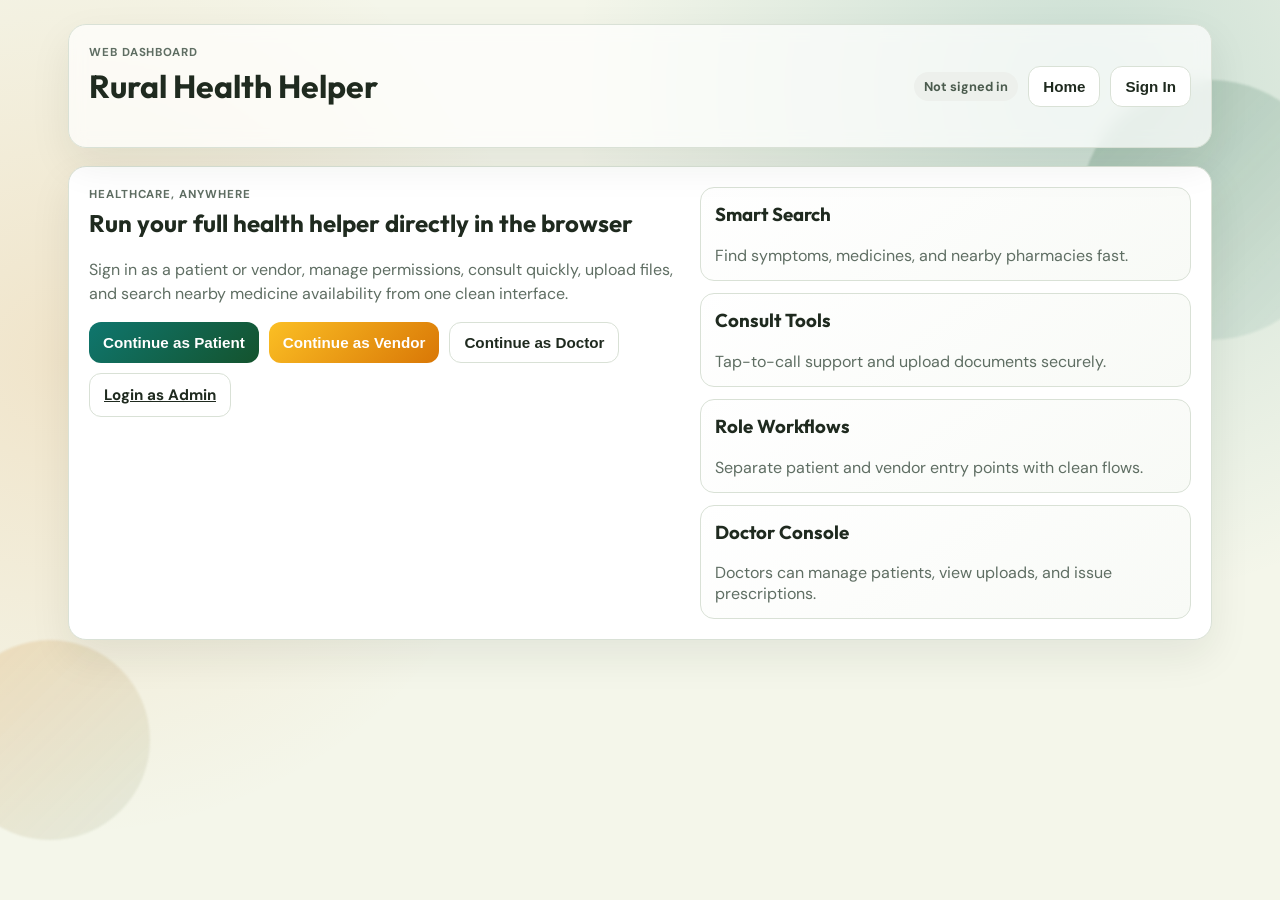
==== index.html @ 6e74aad6 "Fix Vercel NOT_FOUND routing for API and admin" ====
﻿<!doctype html>
<html lang="en">
<head>
  <meta charset="utf-8">
  <meta name="viewport" content="width=device-width,initial-scale=1">
  <title>Rural Health Helper</title>
  <link rel="preconnect" href="https://fonts.googleapis.com">
  <link rel="preconnect" href="https://fonts.gstatic.com" crossorigin>
  <link href="https://fonts.googleapis.com/css2?family=Outfit:wght@400;500;600;700;800&family=DM+Sans:wght@400;500;700&display=swap" rel="stylesheet">
  <link rel="stylesheet" href="/styles.css">
</head>
<body>
  <div class="bg-shape bg-shape-a" aria-hidden="true"></div>
  <div class="bg-shape bg-shape-b" aria-hidden="true"></div>

  <div class="shell">
    <header class="topbar card glass">
      <div>
        <p class="eyebrow">Web Dashboard</p>
        <h1>Rural Health Helper</h1>
      </div>
      <div class="topbar-actions">
        <div id="status-pill" class="pill muted">Not signed in</div>
        <button id="btn-home" class="btn ghost">Home</button>
        <button id="btn-signin" class="btn ghost">Sign In</button>
        <button id="btn-logout" class="btn danger hidden">Logout</button>
      </div>
    </header>
    <div id="announcement-strip" class="announcement-strip hidden" aria-live="polite">
      <div class="announcement-track" id="announcement-track"></div>
    </div>

    <main>
      <section id="view-landing" class="card hero">
        <div>
          <p class="eyebrow">Healthcare, anywhere</p>
          <h2>Run your full health helper directly in the browser</h2>
          <p class="subtext">Sign in as a patient or vendor, manage permissions, consult quickly, upload files, and search nearby medicine availability from one clean interface.</p>
          <div class="hero-actions">
            <button id="start-patient" class="btn primary">Continue as Patient</button>
            <button id="start-vendor" class="btn secondary">Continue as Vendor</button>
            <button id="start-doctor" class="btn ghost">Continue as Doctor</button>
            <a href="/static/admin.html" class="btn ghost">Login as Admin</a>
          </div>
        </div>
        <div class="feature-grid">
          <article class="feature-card">
            <h3>Smart Search</h3>
            <p>Find symptoms, medicines, and nearby pharmacies fast.</p>
          </article>
          <article class="feature-card">
            <h3>Consult Tools</h3>
            <p>Tap-to-call support and upload documents securely.</p>
          </article>
          <article class="feature-card">
            <h3>Role Workflows</h3>
            <p>Separate patient and vendor entry points with clean flows.</p>
          </article>
          <article class="feature-card">
            <h3>Doctor Console</h3>
            <p>Doctors can manage patients, view uploads, and issue prescriptions.</p>
          </article>
        </div>
      </section>

      <section id="view-patient-auth" class="card hidden">
        <div class="section-head">
          <h2>Patient Access</h2>
          <button data-back="view-landing" class="btn ghost">Back</button>
        </div>
        <p class="muted admin-login-line">Admin login: <a href="/static/admin.html" target="_blank" rel="noopener">Open admin page</a></p>
        <div class="tabs" role="tablist">
          <button id="patient-tab-login" class="tab active" role="tab">Login</button>
          <button id="patient-tab-signup" class="tab" role="tab">Sign Up</button>
        </div>

        <div id="patient-login-panel" class="panel">
          <form id="patient-login-form" class="form-grid">
            <label>Phone
              <input name="phone" id="patient-login-phone" required placeholder="e.g. 9876543210">
            </label>
            <label>Password
              <input name="password" id="patient-login-password" type="password" required placeholder="Your password">
            </label>
            <label class="checkbox-row"><input type="checkbox" id="patient-remember"> Remember me</label>
            <button type="submit" class="btn primary">Login & Open Dashboard</button>
          </form>
          <p id="patient-login-msg" class="msg"></p>
        </div>

        <div id="patient-signup-panel" class="panel hidden">
          <form id="patient-signup-form" class="form-grid two-col">
            <label>First Name
              <input name="first_name" required>
            </label>
            <label>Last Name
              <input name="last_name" required>
            </label>
            <label>Phone
              <input name="phone" required>
            </label>
            <label>Email
              <input name="email" type="email">
            </label>
            <label class="full">Password
              <input name="password" type="password" required>
            </label>
            <button type="submit" class="btn secondary full">Create Patient Account</button>
          </form>
          <p id="patient-signup-msg" class="msg"></p>
        </div>
      </section>

      <section id="view-vendor-auth" class="card hidden">
        <div class="section-head">
          <h2>Vendor Access</h2>
          <button data-back="view-landing" class="btn ghost">Back</button>
        </div>
        <p class="muted admin-login-line">Admin login: <a href="/static/admin.html" target="_blank" rel="noopener">Open admin page</a></p>
        <div class="tabs" role="tablist">
          <button id="vendor-tab-login" class="tab active" role="tab">Login</button>
          <button id="vendor-tab-signup" class="tab" role="tab">Sign Up</button>
        </div>

        <div id="vendor-login-panel" class="panel">
          <form id="vendor-login-form" class="form-grid">
            <label>Phone
              <input name="phone" id="vendor-login-phone" required>
            </label>
            <label>Password
              <input name="password" id="vendor-login-password" type="password" required>
            </label>
            <label class="checkbox-row"><input type="checkbox" id="vendor-remember"> Remember me</label>
            <button type="submit" class="btn primary">Vendor Login</button>
          </form>
          <p id="vendor-login-msg" class="msg"></p>
        </div>

        <div id="vendor-signup-panel" class="panel hidden">
          <form id="vendor-signup-form" class="form-grid two-col">
            <label>First Name
              <input name="first_name" required>
            </label>
            <label>Last Name
              <input name="last_name" required>
            </label>
            <label>Phone
              <input name="phone" required>
            </label>
            <label>Email
              <input name="email" type="email">
            </label>
            <label>Shop Name
              <input name="shop_name" required>
            </label>
            <label>Shop Address
              <input name="shop_address" required>
            </label>
            <label>License No
              <input name="license_no" required>
            </label>
            <label>Password
              <input name="password" type="password" required>
            </label>
            <button type="submit" class="btn secondary full">Create Vendor Account</button>
          </form>
          <p id="vendor-signup-msg" class="msg"></p>
        </div>
      </section>

      <section id="view-doctor-auth" class="card hidden">
        <div class="section-head">
          <h2>Doctor Access</h2>
          <button data-back="view-landing" class="btn ghost">Back</button>
        </div>
        <div class="tabs" role="tablist">
          <button id="doctor-tab-login" class="tab active" role="tab">Login</button>
          <button id="doctor-tab-signup" class="tab" role="tab">Sign Up</button>
        </div>

        <div id="doctor-login-panel" class="panel">
          <form id="doctor-login-form" class="form-grid">
            <label>Phone
              <input name="phone" id="doctor-login-phone" required>
            </label>
            <label>Password
              <input name="password" id="doctor-login-password" type="password" required>
            </label>
            <button type="submit" class="btn primary">Doctor Login</button>
          </form>
          <p id="doctor-login-msg" class="msg"></p>
        </div>

        <div id="doctor-signup-panel" class="panel hidden">
          <form id="doctor-signup-form" class="form-grid two-col">
            <label>First Name
              <input name="first_name" required>
            </label>
            <label>Last Name
              <input name="last_name" required>
            </label>
            <label>Phone
              <input name="phone" required>
            </label>
            <label>Email
              <input name="email" type="email">
            </label>
            <label class="full">Specialization
              <input name="specialization" placeholder="e.g. General Physician">
            </label>
            <label class="full">License No
              <input name="license_no" required placeholder="Medical license number">
            </label>
            <label class="full">Password
              <input name="password" type="password" required>
            </label>
            <button type="submit" class="btn secondary full">Create Doctor Account</button>
          </form>
          <p id="doctor-signup-msg" class="msg"></p>
        </div>
      </section>

      <section id="view-vendor-dashboard" class="hidden">
        <div class="dashboard-grid">
          <aside class="card glass sidebar">
            <h3>Vendor Panel</h3>
            <p id="vendor-sidebar-user" class="muted">No vendor session</p>
            <nav class="stack-nav">
              <button class="btn ghost vendor-nav-btn active" data-vendor-panel="vendor-panel-store">Store Details</button>
              <button class="btn ghost vendor-nav-btn" data-vendor-panel="vendor-panel-medicines">Medicines</button>
            </nav>
          </aside>

          <div class="panel-area">
            <section id="vendor-panel-store" class="card vendor-panel-page">
              <div class="section-head">
                <h2>Store Details</h2>
                <span class="pill" id="vendor-status-pill">Vendor</span>
              </div>
              <form id="vendor-store-form" class="form-grid two-col">
                <label>Shop Name
                  <input name="shop_name" id="vendor-store-name" required>
                </label>
                <label>Shop Address
                  <input name="shop_address" id="vendor-store-address" required>
                </label>
                <div class="full location-box">
                  <h4>Store Location</h4>
                  <p id="vendor-location-display" class="muted">Location not set.</p>
                  <div class="location-actions">
                    <button type="button" id="vendor-use-current-location" class="btn secondary">Use Current Location</button>
                    <button type="button" id="vendor-open-maps" class="btn ghost" disabled>Open in Google Maps</button>
                  </div>
                  <input name="lat" id="vendor-store-lat" type="hidden">
                  <input name="lng" id="vendor-store-lng" type="hidden">
                </div>
                <label class="full">Open Hours
                  <input name="open_hours" id="vendor-store-hours" placeholder="e.g. 9 AM - 9 PM">
                </label>
                <label class="full">Contact Note
                  <input name="contact_note" id="vendor-store-note" placeholder="e.g. Call before bulk orders">
                </label>
                <button type="submit" class="btn primary full">Save Store Details</button>
              </form>
              <p id="vendor-store-msg" class="msg"></p>
            </section>

            <section id="vendor-panel-medicines" class="card vendor-panel-page hidden">
              <div class="section-head">
                <h2>Medicine Inventory</h2>
                <span class="pill">Simple Stock</span>
              </div>
              <form id="vendor-medicine-form" class="form-grid two-col">
                <label>Medicine Name
                  <input name="name" id="vendor-med-name" required>
                </label>
                <label>Units
                  <input name="units" id="vendor-med-units" type="number" min="0" required>
                </label>
                <label>Medicine Per Unit
                  <input name="medicine_per_unit" id="vendor-med-per-unit" placeholder="e.g. 10 tablets or 500mg" required>
                </label>
                <label>Price
                  <input name="price" id="vendor-med-price" type="number" min="0" step="0.01" placeholder="optional">
                </label>
                <button type="submit" class="btn secondary full">Add / Update Medicine</button>
              </form>
              <p id="vendor-medicine-msg" class="msg"></p>
              <div id="vendor-medicine-list" class="results"></div>
            </section>
          </div>
        </div>
      </section>

      <section id="view-doctor-dashboard" class="hidden">
        <div class="dashboard-grid">
          <aside class="card glass sidebar">
            <h3>Doctor Panel</h3>
            <p id="doctor-sidebar-user" class="muted">No doctor session</p>
            <nav class="stack-nav">
              <button class="btn ghost doctor-nav-btn active" data-doctor-panel="doctor-panel-overview">Overview</button>
              <button class="btn ghost doctor-nav-btn" data-doctor-panel="doctor-panel-patients">Your Patients</button>
              <button class="btn ghost doctor-nav-btn" data-doctor-panel="doctor-panel-consults">Consult Requests</button>
              <button class="btn ghost doctor-nav-btn" data-doctor-panel="doctor-panel-prescribe">Online Prescription</button>
            </nav>
          </aside>

          <div class="panel-area">
            <section id="doctor-panel-overview" class="card doctor-panel-page">
              <div class="section-head">
                <h2>Doctor Dashboard</h2>
                <span class="pill" id="doctor-status-pill">Doctor</span>
              </div>
              <div id="doctor-overview-card" class="results"></div>
            </section>

            <section id="doctor-panel-patients" class="card doctor-panel-page hidden">
              <div class="section-head">
                <h2>Your Patients</h2>
                <span class="pill">Linked from Consult</span>
              </div>
              <div id="doctor-patient-list" class="results"></div>
              <div id="doctor-patient-detail" class="results"></div>
            </section>

            <section id="doctor-panel-consults" class="card doctor-panel-page hidden">
              <div class="section-head">
                <h2>Consult Requests</h2>
                <span class="pill">Incoming Calls</span>
              </div>
              <div id="doctor-consult-list" class="results"></div>
            </section>

            <section id="doctor-panel-prescribe" class="card doctor-panel-page hidden">
              <div class="section-head">
                <h2>Online Prescription</h2>
                <span class="pill">Send to Patient</span>
              </div>
              <form id="doctor-prescription-form" class="form-grid two-col">
                <label>Patient (linked)
                  <select id="doctor-presc-patient-select">
                    <option value="">Select linked patient</option>
                  </select>
                </label>
                <label>Patient ID
                  <input name="patient_id" id="doctor-presc-patient-id" required placeholder="Paste patient ID">
                </label>
                <label>Consultation ID (optional)
                  <input name="consultation_id" id="doctor-presc-consult-id" placeholder="Optional">
                </label>
                <label class="full">Prescription Note
                  <textarea name="note" id="doctor-presc-note" rows="4" required placeholder="Write diagnosis and notes"></textarea>
                </label>
                <label>Medicines
                  <input name="medicines" id="doctor-presc-medicines" placeholder="e.g. Paracetamol 500mg BD">
                </label>
                <label>Follow Up
                  <input name="follow_up" id="doctor-presc-followup" placeholder="e.g. 7 days">
                </label>
                <label class="full">Upload Prescription Photos
                  <input name="photos" id="doctor-presc-photos" type="file" accept="image/*" multiple>
                </label>
                <button type="submit" class="btn primary full">Send Prescription</button>
              </form>
              <p id="doctor-prescription-msg" class="msg"></p>
            </section>
          </div>
        </div>
      </section>

      <section id="view-dashboard" class="hidden">
        <div class="dashboard-grid">
          <aside class="card glass sidebar">
            <h3>Dashboard</h3>
            <p id="sidebar-user" class="muted">No active user</p>
            <nav class="stack-nav">
              <button class="btn ghost nav-btn active" data-panel="panel-profile">Profile</button>
              <button class="btn ghost nav-btn" data-panel="panel-consult">Consult</button>
              <button class="btn ghost nav-btn" data-panel="panel-history">Medical History</button>
              <button class="btn ghost nav-btn" data-panel="panel-search">Disease Search</button>
              <button class="btn ghost nav-btn" data-panel="panel-store-search">Search Medical Store</button>
            </nav>
          </aside>

          <div class="panel-area">
            <section id="panel-profile" class="card panel-page">
              <div class="section-head">
                <h2>Patient Profile</h2>
                <span class="pill" id="profile-id-pill">Session</span>
              </div>
              <div id="profile-info" class="kv"></div>
              <div class="permissions-grid">
                <article class="mini-card">
                  <h4>Location</h4>
                  <p id="perm-location">Unknown</p>
                  <button id="btn-refresh-location" class="btn secondary">Refresh Location Permission</button>
                </article>
                <article class="mini-card">
                  <h4>Call</h4>
                  <p id="perm-call">Unknown</p>
                  <button id="btn-set-call" class="btn secondary">Set Call Permission</button>
                </article>
                <article class="mini-card">
                  <h4>Gallery</h4>
                  <p id="perm-gallery">Unknown</p>
                  <button id="btn-set-gallery" class="btn secondary">Set Gallery Permission</button>
                </article>
              </div>
            </section>

            <section id="panel-consult" class="card panel-page hidden">
              <div class="section-head">
                <h2>Consult</h2>
                <span class="pill">Live Support</span>
              </div>
              <div class="consult-layout">
                <article class="mini-card">
                  <h4>Request Doctor Consult</h4>
                  <label>Select Doctor
                    <select id="consult-doctor-select">
                      <option value="">Loading doctors...</option>
                    </select>
                  </label>
                  <p id="consult-doctor-phone" class="muted">Doctor phone: -</p>
                  <a id="consult-call-doctor" class="btn ghost hidden" href="#" rel="noopener">Call Doctor</a>
                  <label>Reason (optional)
                    <input id="consult-reason" placeholder="Describe symptoms briefly">
                  </label>
                  <button id="btn-request-consult" class="btn primary">Request Consult</button>
                  <p id="consult-request-msg" class="msg"></p>
                </article>
                <article class="mini-card">
                  <h4>Upload Reports / Images</h4>
                  <input type="file" id="file-input">
                  <button id="btn-upload" class="btn secondary">Upload File</button>
                  <p id="upload-msg" class="msg"></p>
                </article>
              </div>
            </section>

            <section id="panel-history" class="card panel-page hidden">
              <div class="section-head">
                <h2>Medical History</h2>
                <span class="pill">Consultation Records</span>
              </div>
              <div id="medical-history-list" class="results"></div>
              <div id="medical-history-detail" class="results"></div>
            </section>

            <section id="panel-search" class="card panel-page hidden">
              <div class="section-head">
                <h2>Disease Search</h2>
                <span class="pill">Geo-Aware</span>
              </div>
              <form id="search-form" class="inline-form">
                <input name="disease" placeholder="Type disease name (e.g. malaria)" required>
                <button class="btn primary" type="submit">Search</button>
              </form>
              <div id="search-results" class="results"></div>
            </section>

            <section id="panel-store-search" class="card panel-page hidden">
              <div class="section-head">
                <h2>Search Medical Store</h2>
                <span class="pill">From Database</span>
              </div>
              <form id="store-search-form" class="inline-form">
                <input id="store-search-query" placeholder="Type medical store name" autocomplete="off" required>
                <button class="btn primary" type="submit">Search</button>
              </form>
              <a class="btn secondary" id="btn-nearby-stores" href="https://www.google.com/maps/search/?api=1&query=medical+stores+near+me" target="_blank" rel="noopener">Open Nearby Medical Shops in Google Maps</a>
              <div id="store-suggestions" class="results"></div>
              <div id="store-search-result" class="results"></div>
              <div id="nearby-store-list" class="results"></div>
            </section>
          </div>
        </div>
      </section>
    </main>
  </div>

  <div id="incoming-call-modal" class="modal hidden" role="dialog" aria-modal="true" aria-labelledby="incoming-call-title">
    <div class="modal-card">
      <h3 id="incoming-call-title">Incoming Video Consult</h3>
      <p id="incoming-call-text" class="muted"></p>
      <div class="actions">
        <button id="incoming-accept" class="btn primary" type="button">Accept</button>
        <button id="incoming-reject" class="btn danger" type="button">Reject</button>
      </div>
    </div>
  </div>

  <div id="toast-wrap" aria-live="polite" aria-atomic="true"></div>

  <script src="/app.js"></script>
</body>
</html>
---- styles.css ----
﻿:root {
  --bg: #f4f6ea;
  --card: #ffffff;
  --card-soft: rgba(255, 255, 255, 0.7);
  --text: #1f2a1f;
  --muted: #5f6e63;
  --primary: #0f766e;
  --primary-2: #14532d;
  --secondary: #d97706;
  --danger: #b91c1c;
  --line: #d9e1d6;
  --shadow: 0 16px 40px rgba(20, 32, 22, 0.08);
  --radius: 18px;
}

* {
  box-sizing: border-box;
}

body {
  margin: 0;
  font-family: "DM Sans", system-ui, sans-serif;
  color: var(--text);
  background:
    radial-gradient(circle at 85% 10%, rgba(15, 118, 110, 0.18), transparent 38%),
    radial-gradient(circle at 5% 40%, rgba(217, 119, 6, 0.14), transparent 36%),
    var(--bg);
  min-height: 100vh;
}

h1, h2, h3, h4 {
  font-family: "Outfit", sans-serif;
  margin-top: 0;
}

main {
  margin-top: 18px;
}

.announcement-strip {
  margin-top: 10px;
  border: 1px solid var(--line);
  background: #13221a;
  color: #fff;
  border-radius: 12px;
  overflow: hidden;
  height: 38px;
  display: flex;
  align-items: center;
}

.announcement-track {
  white-space: nowrap;
  display: inline-block;
  padding-left: 100%;
  animation: marquee 16s linear infinite;
  font-weight: 700;
  font-size: 0.95rem;
}

@keyframes marquee {
  0% { transform: translateX(0); }
  100% { transform: translateX(-100%); }
}

.shell {
  max-width: 1180px;
  margin: 0 auto;
  padding: 24px 18px 60px;
  position: relative;
  z-index: 2;
}

.bg-shape {
  position: fixed;
  border-radius: 999px;
  filter: blur(1px);
  z-index: 1;
  pointer-events: none;
}

.bg-shape-a {
  width: 260px;
  height: 260px;
  right: -60px;
  top: 80px;
  background: linear-gradient(135deg, rgba(20, 83, 45, 0.2), rgba(15, 118, 110, 0.06));
  animation: floatA 8s ease-in-out infinite;
}

.bg-shape-b {
  width: 200px;
  height: 200px;
  left: -50px;
  bottom: 60px;
  background: linear-gradient(135deg, rgba(217, 119, 6, 0.16), rgba(20, 83, 45, 0.07));
  animation: floatB 10s ease-in-out infinite;
}

@keyframes floatA {
  0%, 100% { transform: translateY(0px); }
  50% { transform: translateY(-16px); }
}

@keyframes floatB {
  0%, 100% { transform: translateY(0px); }
  50% { transform: translateY(14px); }
}

.card {
  background: var(--card);
  border: 1px solid var(--line);
  box-shadow: var(--shadow);
  border-radius: var(--radius);
  padding: 20px;
}

.glass {
  background: var(--card-soft);
  backdrop-filter: blur(8px);
}

.topbar {
  display: flex;
  align-items: center;
  justify-content: space-between;
  gap: 12px;
}

.topbar-actions {
  display: flex;
  align-items: center;
  gap: 10px;
  flex-wrap: wrap;
}

.eyebrow {
  margin: 0 0 6px;
  text-transform: uppercase;
  letter-spacing: 0.08em;
  font-size: 0.72rem;
  color: var(--muted);
  font-weight: 700;
}

.subtext {
  color: var(--muted);
  line-height: 1.5;
}

.hero {
  display: grid;
  grid-template-columns: 1.2fr 1fr;
  gap: 22px;
}

.hero-actions {
  margin-top: 16px;
  display: flex;
  gap: 10px;
  flex-wrap: wrap;
}

.feature-grid {
  display: grid;
  gap: 12px;
}

.feature-card {
  border: 1px solid var(--line);
  border-radius: 14px;
  padding: 14px;
  background: linear-gradient(145deg, #ffffff, #f8faf6);
}

.feature-card p {
  color: var(--muted);
  margin: 0;
}

.btn {
  border: 0;
  border-radius: 12px;
  padding: 11px 14px;
  font-weight: 700;
  font-size: 0.95rem;
  cursor: pointer;
  transition: transform .18s ease, box-shadow .18s ease, background .18s ease;
}

.btn:hover {
  transform: translateY(-1px);
}

.btn.primary {
  background: linear-gradient(135deg, var(--primary), var(--primary-2));
  color: #fff;
}

.btn.secondary {
  background: linear-gradient(135deg, #fbbf24, var(--secondary));
  color: #fff;
}

.btn.ghost {
  border: 1px solid var(--line);
  background: #fff;
  color: var(--text);
}

.btn.danger {
  background: linear-gradient(135deg, #dc2626, var(--danger));
  color: #fff;
}

.tabs {
  display: flex;
  gap: 10px;
  margin-bottom: 14px;
}

.tab {
  flex: 1;
  border: 1px solid var(--line);
  background: #fff;
  padding: 11px;
  border-radius: 10px;
  font-weight: 700;
  cursor: pointer;
}

.tab.active {
  color: #fff;
  background: linear-gradient(135deg, var(--primary), var(--primary-2));
}

.form-grid {
  display: grid;
  gap: 12px;
}

.form-grid.two-col {
  grid-template-columns: repeat(2, minmax(0, 1fr));
}

.form-grid .full {
  grid-column: 1 / -1;
}

label {
  display: grid;
  gap: 6px;
  font-weight: 500;
  color: #314137;
}

input {
  width: 100%;
  border: 1px solid #c8d3c6;
  border-radius: 10px;
  padding: 10px 12px;
  font: inherit;
}

select,
textarea {
  width: 100%;
  border: 1px solid #c8d3c6;
  border-radius: 10px;
  padding: 10px 12px;
  font: inherit;
}

input:focus {
  border-color: var(--primary);
  outline: 2px solid rgba(15, 118, 110, 0.18);
}

select:focus,
textarea:focus {
  border-color: var(--primary);
  outline: 2px solid rgba(15, 118, 110, 0.18);
}

.checkbox-row {
  display: flex;
  align-items: center;
  gap: 8px;
}

.checkbox-row input {
  width: auto;
}

.msg {
  margin-top: 10px;
  color: var(--muted);
}

.admin-login-line {
  margin: 0 0 10px;
}

.section-head {
  display: flex;
  align-items: center;
  justify-content: space-between;
  gap: 10px;
  margin-bottom: 14px;
}

.dashboard-grid {
  display: grid;
  grid-template-columns: 280px 1fr;
  gap: 16px;
}

.sidebar {
  height: fit-content;
}

.stack-nav {
  display: grid;
  gap: 8px;
  margin-top: 10px;
}

.nav-btn.active {
  background: #edf7f5;
  border-color: #b9d6d1;
}

.vendor-nav-btn.active {
  background: #edf7f5;
  border-color: #b9d6d1;
}

.doctor-nav-btn.active {
  background: #edf7f5;
  border-color: #b9d6d1;
}

.admin-link {
  margin-top: 16px;
  display: inline-block;
  color: var(--primary);
  text-decoration: none;
  font-weight: 700;
}

.panel-area {
  display: grid;
  gap: 14px;
}

.permissions-grid,
.consult-layout {
  display: grid;
  grid-template-columns: repeat(3, minmax(0, 1fr));
  gap: 12px;
}

.mini-card {
  border: 1px solid var(--line);
  border-radius: 14px;
  padding: 14px;
  background: #fff;
}

.kv {
  display: grid;
  gap: 8px;
  margin-bottom: 14px;
}

.kv .row {
  display: flex;
  justify-content: space-between;
  border-bottom: 1px dashed #d6dfd4;
  padding: 6px 0;
}

.inline-form {
  display: grid;
  grid-template-columns: 1fr auto;
  gap: 10px;
  margin-bottom: 14px;
}

#store-search-form {
  margin-bottom: 18px;
}

#store-search-input {
  margin-bottom: 12px;
}


.results {
  display: grid;
  gap: 12px;
}

#panel-store-search {
  display: grid;
  gap: 12px;
}

#panel-store-search .inline-form {
  margin-bottom: 0;
  align-items: center;
}

#panel-store-search #btn-nearby-stores {
  justify-self: start;
  margin-top: 2px;
}

#panel-history {
  display: grid;
  gap: 12px;
}

.history-row {
  display: flex;
  justify-content: space-between;
  align-items: center;
  gap: 12px;
}

.history-file-grid {
  display: grid;
  grid-template-columns: repeat(auto-fill, minmax(180px, 1fr));
  gap: 10px;
  margin-top: 8px;
  margin-bottom: 10px;
}

.history-file-card {
  border: 1px solid #dbe4d9;
  border-radius: 12px;
  padding: 10px;
  background: #fbfdfb;
  display: grid;
  gap: 8px;
}

.history-file-name {
  margin: 0;
  font-weight: 700;
  word-break: break-word;
}

.history-preview {
  width: 100%;
  max-height: 150px;
  object-fit: cover;
  border-radius: 10px;
  border: 1px solid #dbe4d9;
}

.history-notes {
  display: grid;
  gap: 8px;
}

.history-note-card {
  border: 1px solid #dbe4d9;
  border-radius: 12px;
  padding: 10px;
  background: #fbfdfb;
}

#store-suggestions .btn.ghost {
  width: 100%;
}

#store-search-result .result-card,
#store-suggestions .result-card,
#nearby-store-list .result-card {
  margin: 0;
}

.result-card {
  border: 1px solid var(--line);
  border-radius: 14px;
  padding: 14px;
  background: #fff;
}

.inline-actions {
  display: flex;
  flex-wrap: wrap;
  gap: 8px;
  margin-top: 8px;
}

.shop-list {
  display: grid;
  gap: 10px;
  margin-top: 10px;
}

.shop-item {
  border: 1px solid #dbe4d9;
  border-radius: 12px;
  padding: 10px;
  background: #fbfdfb;
}

.location-box {
  border: 1px solid var(--line);
  border-radius: 12px;
  padding: 12px;
  background: #fbfdfb;
}

.location-actions {
  display: flex;
  gap: 8px;
  flex-wrap: wrap;
}

.pill {
  border-radius: 999px;
  padding: 6px 10px;
  font-size: 0.8rem;
  font-weight: 700;
  background: #e6f4f1;
  color: #0f766e;
}

.pill.muted {
  background: #edf0ec;
  color: #4b5b4e;
}

.hidden {
  display: none !important;
}

.modal {
  position: fixed;
  inset: 0;
  background: rgba(10, 18, 12, 0.45);
  display: grid;
  place-items: center;
  z-index: 60;
  padding: 16px;
}

.modal-card {
  width: min(480px, 100%);
  background: #fff;
  border: 1px solid var(--line);
  border-radius: 14px;
  box-shadow: var(--shadow);
  padding: 16px;
}

#toast-wrap {
  position: fixed;
  right: 14px;
  bottom: 14px;
  display: grid;
  gap: 8px;
  z-index: 50;
}

.toast {
  background: #13221a;
  color: #fff;
  padding: 10px 12px;
  border-radius: 10px;
  font-size: 0.9rem;
  box-shadow: var(--shadow);
  animation: toastIn .22s ease;
}

@keyframes toastIn {
  from { opacity: 0; transform: translateY(8px); }
  to { opacity: 1; transform: translateY(0); }
}

@media (max-width: 980px) {
  .hero,
  .dashboard-grid,
  .permissions-grid,
  .consult-layout,
  .form-grid.two-col {
    grid-template-columns: 1fr;
  }

  .topbar {
    flex-direction: column;
    align-items: flex-start;
  }

  .topbar-actions {
    width: 100%;
  }

  .topbar-actions .btn {
    flex: 1;
  }

  .inline-form {
    grid-template-columns: 1fr;
  }

  .history-row {
    flex-direction: column;
    align-items: flex-start;
  }
}
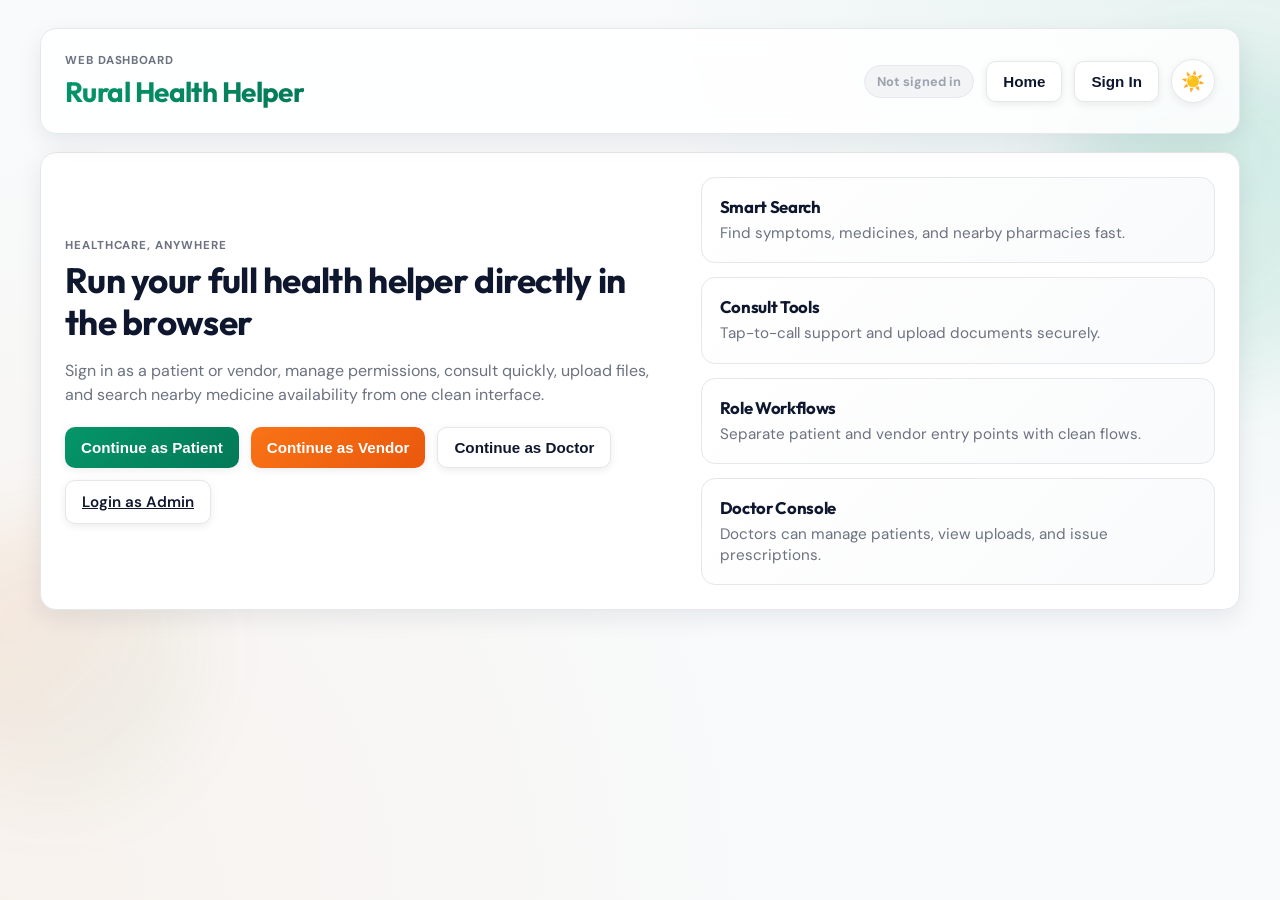
==== commit 4c6e404b: "Complete redesign: Modern admin panel, light/dark mode support, flawless UI ADMIN SECTION IMPROVEMEN" ====
--- a/index.html
+++ b/index.html
@@ -24,6 +24,7 @@
         <button id="btn-home" class="btn ghost">Home</button>
         <button id="btn-signin" class="btn ghost">Sign In</button>
         <button id="btn-logout" class="btn danger hidden">Logout</button>
+        <button id="btn-theme-toggle" class="btn ghost" title="Toggle Dark Mode" style="width: 44px; height: 44px; padding: 0; border-radius: 50%; display: flex; align-items: center; justify-content: center; font-size: 1.2rem;">☀️</button>
       </div>
     </header>
     <div id="announcement-strip" class="announcement-strip hidden" aria-live="polite">
--- a/styles.css
+++ b/styles.css
@@ -1,16 +1,39 @@
 ﻿:root {
-  --bg: #f4f6ea;
+  --bg: #f8fafb;
   --card: #ffffff;
-  --card-soft: rgba(255, 255, 255, 0.7);
-  --text: #1f2a1f;
-  --muted: #5f6e63;
-  --primary: #0f766e;
-  --primary-2: #14532d;
-  --secondary: #d97706;
-  --danger: #b91c1c;
-  --line: #d9e1d6;
-  --shadow: 0 16px 40px rgba(20, 32, 22, 0.08);
-  --radius: 18px;
+  --card-soft: rgba(255, 255, 255, 0.8);
+  --text: #0f172e;
+  --muted: #6b7280;
+  --primary: #059669;
+  --primary-2: #047857;
+  --primary-light: #d1fae5;
+  --secondary: #f97316;
+  --secondary-light: #fed7aa;
+  --danger: #dc2626;
+  --success: #10b981;
+  --line: #e5e7eb;
+  --shadow: 0 20px 60px rgba(15, 23, 46, 0.12);
+  --shadow-sm: 0 8px 24px rgba(15, 23, 46, 0.08);
+  --radius: 16px;
+  --transition: all 0.3s cubic-bezier(0.4, 0, 0.2, 1);
+}
+
+html.dark-mode {
+  --bg: #0f172e;
+  --card: #1f2937;
+  --card-soft: rgba(31, 41, 55, 0.85);
+  --text: #f9fafb;
+  --muted: #d1d5db;
+  --primary: #10b981;
+  --primary-2: #059669;
+  --primary-light: #d1fae5;
+  --secondary: #f97316;
+  --secondary-light: #fed7aa;
+  --danger: #dc2626;
+  --success: #10b981;
+  --line: #374151;
+  --shadow: 0 20px 60px rgba(0, 0, 0, 0.3);
+  --shadow-sm: 0 8px 24px rgba(0, 0, 0, 0.2);
 }
 
 * {
@@ -19,18 +42,23 @@
 
 body {
   margin: 0;
-  font-family: "DM Sans", system-ui, sans-serif;
+  font-family: "DM Sans", -apple-system, BlinkMacSystemFont, "Segoe UI", sans-serif;
   color: var(--text);
   background:
-    radial-gradient(circle at 85% 10%, rgba(15, 118, 110, 0.18), transparent 38%),
-    radial-gradient(circle at 5% 40%, rgba(217, 119, 6, 0.14), transparent 36%),
+    radial-gradient(circle at 100% -10%, rgba(5, 150, 105, 0.08), transparent 40%),
+    radial-gradient(circle at 0% 100%, rgba(249, 115, 22, 0.06), transparent 50%),
     var(--bg);
   min-height: 100vh;
+  -webkit-font-smoothing: antialiased;
+  -moz-osx-font-smoothing: grayscale;
+  transition: var(--transition);
 }
 
 h1, h2, h3, h4 {
   font-family: "Outfit", sans-serif;
   margin-top: 0;
+  font-weight: 700;
+  letter-spacing: -0.02em;
 }
 
 main {
@@ -38,15 +66,16 @@
 }
 
 .announcement-strip {
-  margin-top: 10px;
-  border: 1px solid var(--line);
-  background: #13221a;
-  color: #fff;
+  margin-top: 14px;
+  border: 1.5px solid var(--line);
+  background: linear-gradient(135deg, #065f46 0%, #059669 100%);
+  color: #d1fae5;
   border-radius: 12px;
   overflow: hidden;
-  height: 38px;
-  display: flex;
-  align-items: center;
+  height: 40px;
+  display: flex;
+  align-items: center;
+  box-shadow: var(--shadow-sm);
 }
 
 .announcement-track {
@@ -64,9 +93,9 @@
 }
 
 .shell {
-  max-width: 1180px;
+  max-width: 1240px;
   margin: 0 auto;
-  padding: 24px 18px 60px;
+  padding: 28px 20px 80px;
   position: relative;
   z-index: 2;
 }
@@ -74,63 +103,80 @@
 .bg-shape {
   position: fixed;
   border-radius: 999px;
-  filter: blur(1px);
-  z-index: 1;
+  filter: blur(40px);
+  z-index: 0;
   pointer-events: none;
+  opacity: 0.6;
 }
 
 .bg-shape-a {
-  width: 260px;
-  height: 260px;
-  right: -60px;
-  top: 80px;
-  background: linear-gradient(135deg, rgba(20, 83, 45, 0.2), rgba(15, 118, 110, 0.06));
-  animation: floatA 8s ease-in-out infinite;
+  width: 320px;
+  height: 320px;
+  right: -100px;
+  top: 60px;
+  background: linear-gradient(135deg, rgba(5, 150, 105, 0.25), rgba(16, 185, 129, 0.1));
+  animation: floatA 9s ease-in-out infinite;
 }
 
 .bg-shape-b {
-  width: 200px;
-  height: 200px;
-  left: -50px;
-  bottom: 60px;
-  background: linear-gradient(135deg, rgba(217, 119, 6, 0.16), rgba(20, 83, 45, 0.07));
-  animation: floatB 10s ease-in-out infinite;
+  width: 280px;
+  height: 280px;
+  left: -80px;
+  bottom: 100px;
+  background: linear-gradient(135deg, rgba(249, 115, 22, 0.2), rgba(5, 150, 105, 0.08));
+  animation: floatB 11s ease-in-out infinite;
 }
 
 @keyframes floatA {
-  0%, 100% { transform: translateY(0px); }
-  50% { transform: translateY(-16px); }
+  0%, 100% { transform: translateY(0px) scale(1); }
+  50% { transform: translateY(-20px) scale(1.05); }
 }
 
 @keyframes floatB {
-  0%, 100% { transform: translateY(0px); }
-  50% { transform: translateY(14px); }
+  0%, 100% { transform: translateY(0px) scale(1); }
+  50% { transform: translateY(16px) scale(0.98); }
 }
 
 .card {
   background: var(--card);
   border: 1px solid var(--line);
+  box-shadow: var(--shadow-sm);
+  border-radius: var(--radius);
+  padding: 24px;
+  transition: box-shadow 0.3s ease, border-color 0.3s ease;
+}
+
+.card:hover {
   box-shadow: var(--shadow);
-  border-radius: var(--radius);
-  padding: 20px;
+  border-color: #d1d5db;
 }
 
 .glass {
-  background: var(--card-soft);
-  backdrop-filter: blur(8px);
+  background: rgba(255, 255, 255, 0.85);
+  backdrop-filter: blur(12px);
+  -webkit-backdrop-filter: blur(12px);
 }
 
 .topbar {
   display: flex;
   align-items: center;
   justify-content: space-between;
+  gap: 16px;
+}
+
+.topbar h1 {
+  font-size: 1.75rem;
+  margin: 0;
+  background: linear-gradient(135deg, var(--primary) 0%, var(--primary-2) 100%);
+  -webkit-background-clip: text;
+  -webkit-text-fill-color: transparent;
+  background-clip: text;
+}
+
+.topbar-actions {
+  display: flex;
+  align-items: center;
   gap: 12px;
-}
-
-.topbar-actions {
-  display: flex;
-  align-items: center;
-  gap: 10px;
   flex-wrap: wrap;
 }
 
@@ -150,88 +196,150 @@
 
 .hero {
   display: grid;
-  grid-template-columns: 1.2fr 1fr;
-  gap: 22px;
+  grid-template-columns: 1.3fr 1.1fr;
+  gap: 28px;
+  align-items: center;
+}
+
+.hero h2 {
+  font-size: 2.2rem;
+  line-height: 1.2;
+  margin-bottom: 16px;
+  color: var(--text);
 }
 
 .hero-actions {
-  margin-top: 16px;
-  display: flex;
-  gap: 10px;
+  margin-top: 20px;
+  display: flex;
+  gap: 12px;
   flex-wrap: wrap;
 }
 
 .feature-grid {
   display: grid;
-  gap: 12px;
+  gap: 14px;
 }
 
 .feature-card {
-  border: 1px solid var(--line);
+  border: 1.5px solid var(--line);
   border-radius: 14px;
-  padding: 14px;
-  background: linear-gradient(145deg, #ffffff, #f8faf6);
+  padding: 18px;
+  background: linear-gradient(135deg, #ffffff 0%, #f9fafb 100%);
+  transition: all 0.3s ease;
+  cursor: pointer;
+}
+
+.feature-card:hover {
+  border-color: var(--primary);
+  box-shadow: 0 8px 24px rgba(5, 150, 105, 0.12);
+  transform: translateY(-2px);
+}
+
+.feature-card h3 {
+  font-size: 1.05rem;
+  margin: 0 0 6px 0;
+  color: var(--text);
 }
 
 .feature-card p {
   color: var(--muted);
   margin: 0;
+  font-size: 0.95rem;
+  line-height: 1.4;
 }
 
 .btn {
   border: 0;
-  border-radius: 12px;
-  padding: 11px 14px;
-  font-weight: 700;
+  border-radius: 10px;
+  padding: 11px 16px;
+  font-weight: 600;
   font-size: 0.95rem;
   cursor: pointer;
-  transition: transform .18s ease, box-shadow .18s ease, background .18s ease;
+  transition: all 0.24s cubic-bezier(0.4, 0, 0.2, 1);
+  display: inline-flex;
+  align-items: center;
+  justify-content: center;
+  gap: 6px;
+  box-shadow: 0 2px 8px rgba(0, 0, 0, 0.08);
 }
 
 .btn:hover {
-  transform: translateY(-1px);
+  transform: translateY(-2px);
+  box-shadow: 0 8px 20px rgba(0, 0, 0, 0.12);
+}
+
+.btn:active {
+  transform: translateY(0px);
 }
 
 .btn.primary {
-  background: linear-gradient(135deg, var(--primary), var(--primary-2));
+  background: linear-gradient(135deg, var(--primary) 0%, var(--primary-2) 100%);
   color: #fff;
 }
 
+.btn.primary:hover {
+  background: linear-gradient(135deg, #059669 0%, #0d9488 100%);
+}
+
 .btn.secondary {
-  background: linear-gradient(135deg, #fbbf24, var(--secondary));
+  background: linear-gradient(135deg, #f97316 0%, #ea580c 100%);
   color: #fff;
 }
 
+.btn.secondary:hover {
+  background: linear-gradient(135deg, #fb923c 0%, #f97316 100%);
+}
+
 .btn.ghost {
-  border: 1px solid var(--line);
+  border: 1.5px solid var(--line);
   background: #fff;
   color: var(--text);
 }
 
+.btn.ghost:hover {
+  background: #f9fafb;
+  border-color: #d1d5db;
+}
+
 .btn.danger {
-  background: linear-gradient(135deg, #dc2626, var(--danger));
+  background: linear-gradient(135deg, #ef4444 0%, #dc2626 100%);
   color: #fff;
 }
 
+.btn.danger:hover {
+  background: linear-gradient(135deg, #f87171 0%, #ef4444 100%);
+}
+
 .tabs {
   display: flex;
-  gap: 10px;
-  margin-bottom: 14px;
+  gap: 8px;
+  margin-bottom: 20px;
+  border-bottom: 2px solid var(--line);
 }
 
 .tab {
   flex: 1;
-  border: 1px solid var(--line);
-  background: #fff;
-  padding: 11px;
-  border-radius: 10px;
-  font-weight: 700;
+  border: none;
+  background: transparent;
+  padding: 12px 16px;
+  border-radius: 0;
+  border-bottom: 3px solid transparent;
+  font-weight: 600;
   cursor: pointer;
+  color: var(--muted);
+  transition: all 0.3s ease;
+  font-size: 0.95rem;
+}
+
+.tab:hover {
+  color: var(--text);
+  background: rgba(5, 150, 105, 0.05);
 }
 
 .tab.active {
-  color: #fff;
-  background: linear-gradient(135deg, var(--primary), var(--primary-2));
+  color: var(--primary);
+  border-bottom-color: var(--primary);
+  background: transparent;
 }
 
 .form-grid {
@@ -249,37 +357,42 @@
 
 label {
   display: grid;
-  gap: 6px;
-  font-weight: 500;
-  color: #314137;
-}
-
-input {
-  width: 100%;
-  border: 1px solid #c8d3c6;
-  border-radius: 10px;
-  padding: 10px 12px;
-  font: inherit;
-}
-
+  gap: 8px;
+  font-weight: 600;
+  color: var(--text);
+  font-size: 0.95rem;
+}
+
+input,
 select,
 textarea {
   width: 100%;
-  border: 1px solid #c8d3c6;
+  border: 1.5px solid var(--line);
   border-radius: 10px;
-  padding: 10px 12px;
+  padding: 11px 14px;
   font: inherit;
-}
-
-input:focus {
-  border-color: var(--primary);
-  outline: 2px solid rgba(15, 118, 110, 0.18);
-}
-
+  font-size: 0.95rem;
+  transition: all 0.2s ease;
+  background: #fff;
+}
+
+input::placeholder,
+textarea::placeholder {
+  color: #9ca3af;
+}
+
+input:focus,
 select:focus,
 textarea:focus {
   border-color: var(--primary);
-  outline: 2px solid rgba(15, 118, 110, 0.18);
+  outline: none;
+  box-shadow: 0 0 0 3px rgba(5, 150, 105, 0.1);
+  background: #fafbff;
+}
+
+textarea {
+  resize: none;
+  min-height: 100px;
 }
 
 .checkbox-row {
@@ -312,7 +425,7 @@
 .dashboard-grid {
   display: grid;
   grid-template-columns: 280px 1fr;
-  gap: 16px;
+  gap: 20px;
 }
 
 .sidebar {
@@ -325,19 +438,12 @@
   margin-top: 10px;
 }
 
-.nav-btn.active {
-  background: #edf7f5;
-  border-color: #b9d6d1;
-}
-
-.vendor-nav-btn.active {
-  background: #edf7f5;
-  border-color: #b9d6d1;
-}
-
+.nav-btn.active,
+.vendor-nav-btn.active,
 .doctor-nav-btn.active {
-  background: #edf7f5;
-  border-color: #b9d6d1;
+  background: rgba(5, 150, 105, 0.08);
+  border-color: var(--primary);
+  color: var(--primary);
 }
 
 .admin-link {
@@ -363,8 +469,27 @@
 .mini-card {
   border: 1px solid var(--line);
   border-radius: 14px;
-  padding: 14px;
-  background: #fff;
+  padding: 16px;
+  background: linear-gradient(135deg, #ffffff 0%, #f9fafb 100%);
+  transition: all 0.3s ease;
+}
+
+.mini-card:hover {
+  box-shadow: var(--shadow-sm);
+  border-color: var(--primary);
+}
+
+.result-card {
+  border: 1px solid var(--line);
+  border-radius: 14px;
+  padding: 16px;
+  background: linear-gradient(135deg, #ffffff 0%, #f9fafb 100%);
+  transition: all 0.3s ease;
+}
+
+.result-card:hover {
+  box-shadow: var(--shadow-sm);
+  border-color: var(--primary);
 }
 
 .kv {
@@ -481,13 +606,6 @@
   margin: 0;
 }
 
-.result-card {
-  border: 1px solid var(--line);
-  border-radius: 14px;
-  padding: 14px;
-  background: #fff;
-}
-
 .inline-actions {
   display: flex;
   flex-wrap: wrap;
@@ -523,16 +641,19 @@
 
 .pill {
   border-radius: 999px;
-  padding: 6px 10px;
+  padding: 7px 12px;
   font-size: 0.8rem;
   font-weight: 700;
-  background: #e6f4f1;
-  color: #0f766e;
+  background: var(--primary-light);
+  color: var(--primary-2);
+  border: 1px solid rgba(5, 150, 105, 0.2);
+  display: inline-block;
 }
 
 .pill.muted {
-  background: #edf0ec;
-  color: #4b5b4e;
+  background: #f3f4f6;
+  color: #9ca3af;
+  border-color: #e5e7eb;
 }
 
 .hidden {
@@ -542,43 +663,36 @@
 .modal {
   position: fixed;
   inset: 0;
-  background: rgba(10, 18, 12, 0.45);
+  background: rgba(15, 23, 46, 0.5);
   display: grid;
   place-items: center;
   z-index: 60;
   padding: 16px;
+  backdrop-filter: blur(4px);
 }
 
 .modal-card {
   width: min(480px, 100%);
   background: #fff;
   border: 1px solid var(--line);
-  border-radius: 14px;
+  border-radius: 16px;
   box-shadow: var(--shadow);
-  padding: 16px;
-}
-
-#toast-wrap {
-  position: fixed;
-  right: 14px;
-  bottom: 14px;
-  display: grid;
-  gap: 8px;
-  z-index: 50;
+  padding: 24px;
 }
 
 .toast {
-  background: #13221a;
-  color: #fff;
-  padding: 10px 12px;
+  background: linear-gradient(135deg, #065f46 0%, #059669 100%);
+  color: #d1fae5;
+  padding: 12px 14px;
   border-radius: 10px;
   font-size: 0.9rem;
+  font-weight: 500;
   box-shadow: var(--shadow);
-  animation: toastIn .22s ease;
+  animation: toastIn 0.3s cubic-bezier(0.4, 0, 0.2, 1);
 }
 
 @keyframes toastIn {
-  from { opacity: 0; transform: translateY(8px); }
+  from { opacity: 0; transform: translateY(12px); }
   to { opacity: 1; transform: translateY(0); }
 }
 
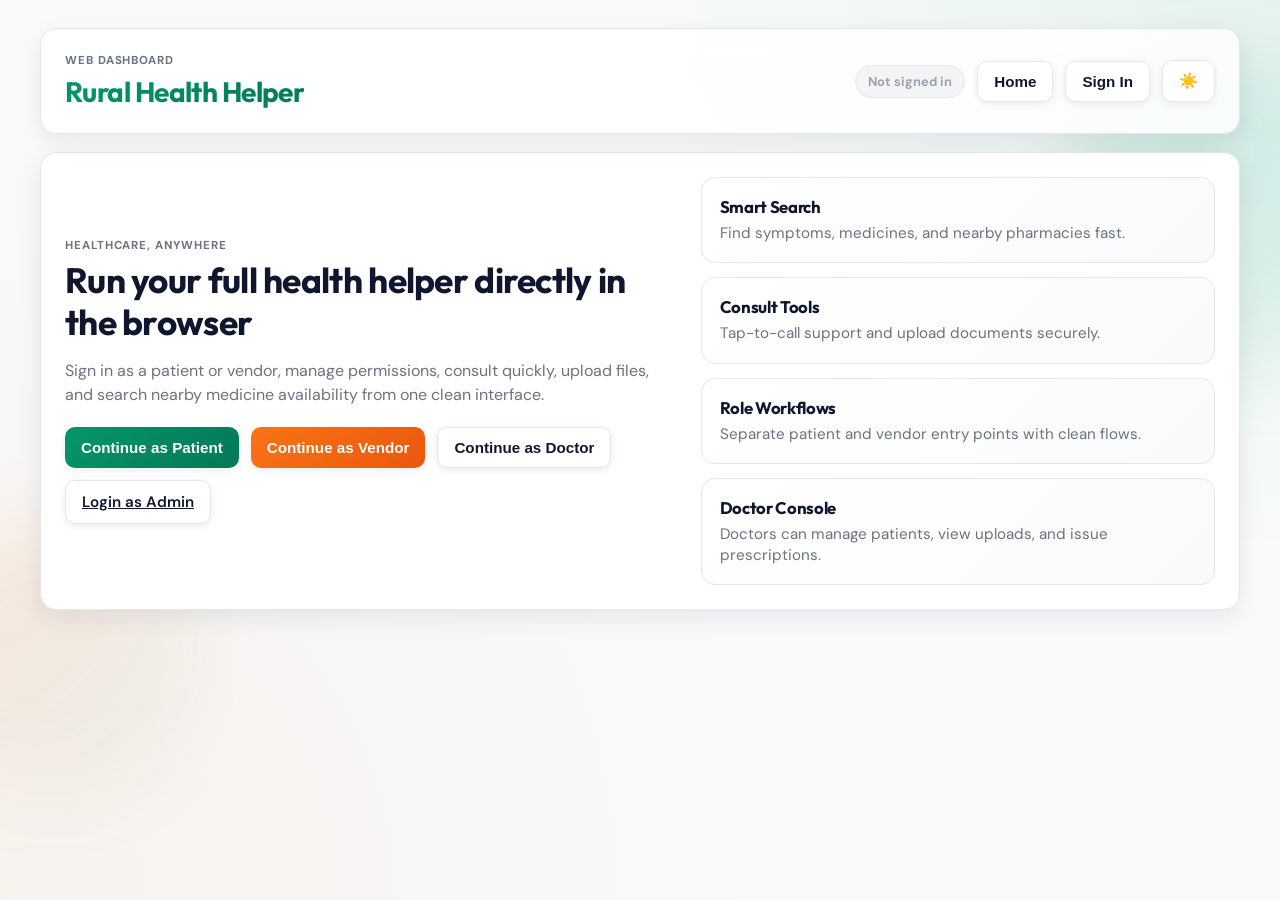
==== commit bd6f9848: "Enhance UI: Add theme toggle button and implement image preview for prescription uploads" ====
--- a/index.html
+++ b/index.html
@@ -24,7 +24,7 @@
         <button id="btn-home" class="btn ghost">Home</button>
         <button id="btn-signin" class="btn ghost">Sign In</button>
         <button id="btn-logout" class="btn danger hidden">Logout</button>
-        <button id="btn-theme-toggle" class="btn ghost" title="Toggle Dark Mode" style="width: 44px; height: 44px; padding: 0; border-radius: 50%; display: flex; align-items: center; justify-content: center; font-size: 1.2rem;">☀️</button>
+        <button id="btn-theme-toggle" class="btn ghost theme-toggle" title="Toggle Dark Mode">☀️</button>
       </div>
     </header>
     <div id="announcement-strip" class="announcement-strip hidden" aria-live="polite">
@@ -361,6 +361,7 @@
                 <label class="full">Upload Prescription Photos
                   <input name="photos" id="doctor-presc-photos" type="file" accept="image/*" multiple>
                 </label>
+                <div id="doctor-presc-photo-preview" class="image-preview-grid" aria-live="polite"></div>
                 <button type="submit" class="btn primary full">Send Prescription</button>
               </form>
               <p id="doctor-prescription-msg" class="msg"></p>
@@ -423,7 +424,6 @@
                     </select>
                   </label>
                   <p id="consult-doctor-phone" class="muted">Doctor phone: -</p>
-                  <a id="consult-call-doctor" class="btn ghost hidden" href="#" rel="noopener">Call Doctor</a>
                   <label>Reason (optional)
                     <input id="consult-reason" placeholder="Describe symptoms briefly">
                   </label>
@@ -482,7 +482,7 @@
 
   <div id="incoming-call-modal" class="modal hidden" role="dialog" aria-modal="true" aria-labelledby="incoming-call-title">
     <div class="modal-card">
-      <h3 id="incoming-call-title">Incoming Video Consult</h3>
+      <h3 id="incoming-call-title">Incoming Consult Request</h3>
       <p id="incoming-call-text" class="muted"></p>
       <div class="actions">
         <button id="incoming-accept" class="btn primary" type="button">Accept</button>
--- a/styles.css
+++ b/styles.css
@@ -19,11 +19,11 @@
 }
 
 html.dark-mode {
-  --bg: #0f172e;
-  --card: #1f2937;
-  --card-soft: rgba(31, 41, 55, 0.85);
-  --text: #f9fafb;
-  --muted: #d1d5db;
+  --bg: #000000;
+  --card: #0a0e27;
+  --card-soft: rgba(10, 14, 39, 0.95);
+  --text: #ffffff;
+  --muted: #b0b8cc;
   --primary: #10b981;
   --primary-2: #059669;
   --primary-light: #d1fae5;
@@ -31,9 +31,9 @@
   --secondary-light: #fed7aa;
   --danger: #dc2626;
   --success: #10b981;
-  --line: #374151;
-  --shadow: 0 20px 60px rgba(0, 0, 0, 0.3);
-  --shadow-sm: 0 8px 24px rgba(0, 0, 0, 0.2);
+  --line: #1e2749;
+  --shadow: 0 20px 60px rgba(0, 0, 0, 0.8);
+  --shadow-sm: 0 8px 24px rgba(0, 0, 0, 0.6);
 }
 
 * {
@@ -157,6 +157,13 @@
   -webkit-backdrop-filter: blur(12px);
 }
 
+html.dark-mode .glass {
+  background: rgba(15, 22, 41, 0.95);
+  backdrop-filter: blur(12px);
+  -webkit-backdrop-filter: blur(12px);
+  border-color: #1e2749;
+}
+
 .topbar {
   display: flex;
   align-items: center;
@@ -227,6 +234,11 @@
   background: linear-gradient(135deg, #ffffff 0%, #f9fafb 100%);
   transition: all 0.3s ease;
   cursor: pointer;
+}
+
+html.dark-mode .feature-card {
+  background: linear-gradient(135deg, #0f1629 0%, #0a0e27 100%);
+  border-color: #1e2749;
 }
 
 .feature-card:hover {
@@ -301,6 +313,17 @@
   border-color: #d1d5db;
 }
 
+html.dark-mode .btn.ghost {
+  border: 1.5px solid #1e2749;
+  background: #0a0e27;
+  color: #ffffff;
+}
+
+html.dark-mode .btn.ghost:hover {
+  background: #0f1629;
+  border-color: var(--primary);
+}
+
 .btn.danger {
   background: linear-gradient(135deg, #ef4444 0%, #dc2626 100%);
   color: #fff;
@@ -374,11 +397,25 @@
   font-size: 0.95rem;
   transition: all 0.2s ease;
   background: #fff;
+  color: #0f172e;
+}
+
+html.dark-mode input,
+html.dark-mode select,
+html.dark-mode textarea {
+  background: #0f1629;
+  color: #ffffff;
+  border-color: #1e2749;
 }
 
 input::placeholder,
 textarea::placeholder {
   color: #9ca3af;
+}
+
+html.dark-mode input::placeholder,
+html.dark-mode textarea::placeholder {
+  color: #7a8299;
 }
 
 input:focus,
@@ -390,6 +427,15 @@
   background: #fafbff;
 }
 
+html.dark-mode input:focus,
+html.dark-mode select:focus,
+html.dark-mode textarea:focus {
+  border-color: var(--primary);
+  outline: none;
+  box-shadow: 0 0 0 3px rgba(16, 185, 129, 0.2);
+  background: #0a0e27;
+}
+
 textarea {
   resize: none;
   min-height: 100px;
@@ -479,6 +525,11 @@
   border-color: var(--primary);
 }
 
+html.dark-mode .mini-card {
+  background: linear-gradient(135deg, #0f1629 0%, #0a0e27 100%);
+  border-color: #1e2749;
+}
+
 .result-card {
   border: 1px solid var(--line);
   border-radius: 14px;
@@ -490,6 +541,11 @@
 .result-card:hover {
   box-shadow: var(--shadow-sm);
   border-color: var(--primary);
+}
+
+html.dark-mode .result-card {
+  background: linear-gradient(135deg, #0f1629 0%, #0a0e27 100%);
+  border-color: #1e2749;
 }
 
 .kv {
@@ -680,6 +736,184 @@
   padding: 24px;
 }
 
+html.dark-mode .modal-card {
+  background: #0a0e27;
+  border-color: #1e2749;
+}
+
+/* Store Cards - Magnificent Styling */
+.store-card {
+  border: 1.5px solid var(--line);
+  border-radius: 16px;
+  padding: 20px;
+  background: linear-gradient(135deg, #ffffff 0%, #f9fafb 100%);
+  transition: all 0.3s cubic-bezier(0.4, 0, 0.2, 1);
+  box-shadow: 0 4px 12px rgba(5, 150, 105, 0.08);
+}
+
+.store-card.magnificent {
+  border: 2px solid transparent;
+  background: linear-gradient(135deg, #ffffff 0%, #f9fafb 100%);
+  background-clip: content-box;
+  padding: 20px;
+}
+
+.store-card.magnificent:hover {
+  border-color: var(--primary);
+  box-shadow: 0 12px 32px rgba(5, 150, 105, 0.15);
+  transform: translateY(-4px);
+}
+
+html.dark-mode .store-card.magnificent {
+  background: linear-gradient(135deg, #0f1629 0%, #0a0e27 100%);
+  border-color: #1e2749;
+  box-shadow: 0 4px 12px rgba(0, 0, 0, 0.4);
+}
+
+html.dark-mode .store-card.magnificent:hover {
+  border-color: var(--primary);
+  box-shadow: 0 12px 32px rgba(16, 185, 129, 0.2);
+  transform: translateY(-4px);
+}
+
+.store-header {
+  display: flex;
+  justify-content: space-between;
+  align-items: flex-start;
+  gap: 16px;
+  margin-bottom: 16px;
+  padding-bottom: 12px;
+  border-bottom: 1px solid var(--line);
+}
+
+html.dark-mode .store-header {
+  border-bottom-color: #1e2749;
+}
+
+.store-name {
+  margin: 0 0 6px 0;
+  font-size: 1.25rem;
+  color: var(--text);
+  font-weight: 700;
+}
+
+.store-location {
+  margin: 0;
+  color: var(--muted);
+  font-size: 0.95rem;
+  line-height: 1.4;
+  word-break: break-word;
+}
+
+.store-rating {
+  display: flex;
+  align-items: center;
+  gap: 8px;
+  white-space: nowrap;
+}
+
+.rating-stars {
+  font-size: 1.2rem;
+  letter-spacing: 0.05em;
+}
+
+.rating-value {
+  font-weight: 700;
+  color: var(--primary);
+  font-size: 0.95rem;
+  background: rgba(5, 150, 105, 0.1);
+  padding: 4px 8px;
+  border-radius: 8px;
+}
+
+html.dark-mode .rating-value {
+  background: rgba(16, 185, 129, 0.15);
+}
+
+.store-meta {
+  display: flex;
+  gap: 12px;
+  margin-bottom: 16px;
+  flex-wrap: wrap;
+}
+
+.meta-item {
+  display: flex;
+  flex-direction: column;
+  gap: 4px;
+}
+
+.meta-label {
+  font-size: 0.8rem;
+  color: var(--muted);
+  text-transform: uppercase;
+  letter-spacing: 0.05em;
+  font-weight: 600;
+}
+
+.meta-value {
+  font-size: 1.05rem;
+  font-weight: 700;
+  color: var(--text);
+}
+
+.store-actions {
+  display: flex;
+  gap: 8px;
+}
+
+.full-width {
+  width: 100%;
+  justify-content: center;
+}
+
+.empty-state-stores {
+  text-align: center;
+  padding: 60px 20px;
+  color: var(--muted);
+}
+
+.empty-state-stores h3 {
+  color: var(--text);
+  margin: 12px 0 8px 0;
+}
+
+/* Pagination Styling */
+.pagination-container {
+  display: flex;
+  align-items: center;
+  justify-content: center;
+  gap: 12px;
+  margin-top: 24px;
+  padding-top: 24px;
+  border-top: 2px solid var(--line);
+}
+
+html.dark-mode .pagination-container {
+  border-top-color: #1e2749;
+}
+
+.pagination-btn {
+  padding: 10px 16px !important;
+  font-size: 0.9rem !important;
+  transition: all 0.3s ease;
+}
+
+.pagination-btn:disabled,
+.pagination-btn.disabled {
+  opacity: 0.5;
+  cursor: not-allowed;
+  pointer-events: none;
+}
+
+.pagination-info {
+  font-weight: 700;
+  color: var(--text);
+  min-width: 140px;
+  text-align: center;
+  font-size: 0.95rem;
+}
+
 .toast {
   background: linear-gradient(135deg, #065f46 0%, #059669 100%);
   color: #d1fae5;
@@ -718,6 +952,53 @@
     flex: 1;
   }
 
+  .theme-toggle {
+    width: 44px;
+    height: 44px;
+    padding: 0;
+    border-radius: 999px;
+    display: inline-flex;
+    align-items: center;
+    justify-content: center;
+    font-size: 1.1rem;
+    border: 1px solid rgba(255,255,255,0.18);
+    min-width: 44px;
+  }
+
+  .image-preview-grid {
+    display: grid;
+    grid-template-columns: repeat(auto-fit, minmax(90px, 1fr));
+    gap: 12px;
+    margin-top: 0.75rem;
+  }
+
+  .photo-preview-thumb {
+    border-radius: 14px;
+    border: 1px solid rgba(255,255,255,0.14);
+    padding: 8px;
+    background: rgba(255,255,255,0.04);
+    display: grid;
+    gap: 6px;
+    justify-items: center;
+    text-align: center;
+  }
+
+  .photo-preview-thumb img {
+    width: 100%;
+    max-height: 100px;
+    object-fit: cover;
+    border-radius: 10px;
+  }
+
+  .photo-preview-thumb span {
+    font-size: 0.8rem;
+    color: var(--muted);
+    overflow: hidden;
+    text-overflow: ellipsis;
+    white-space: nowrap;
+    width: 100%;
+  }
+
   .inline-form {
     grid-template-columns: 1fr;
   }
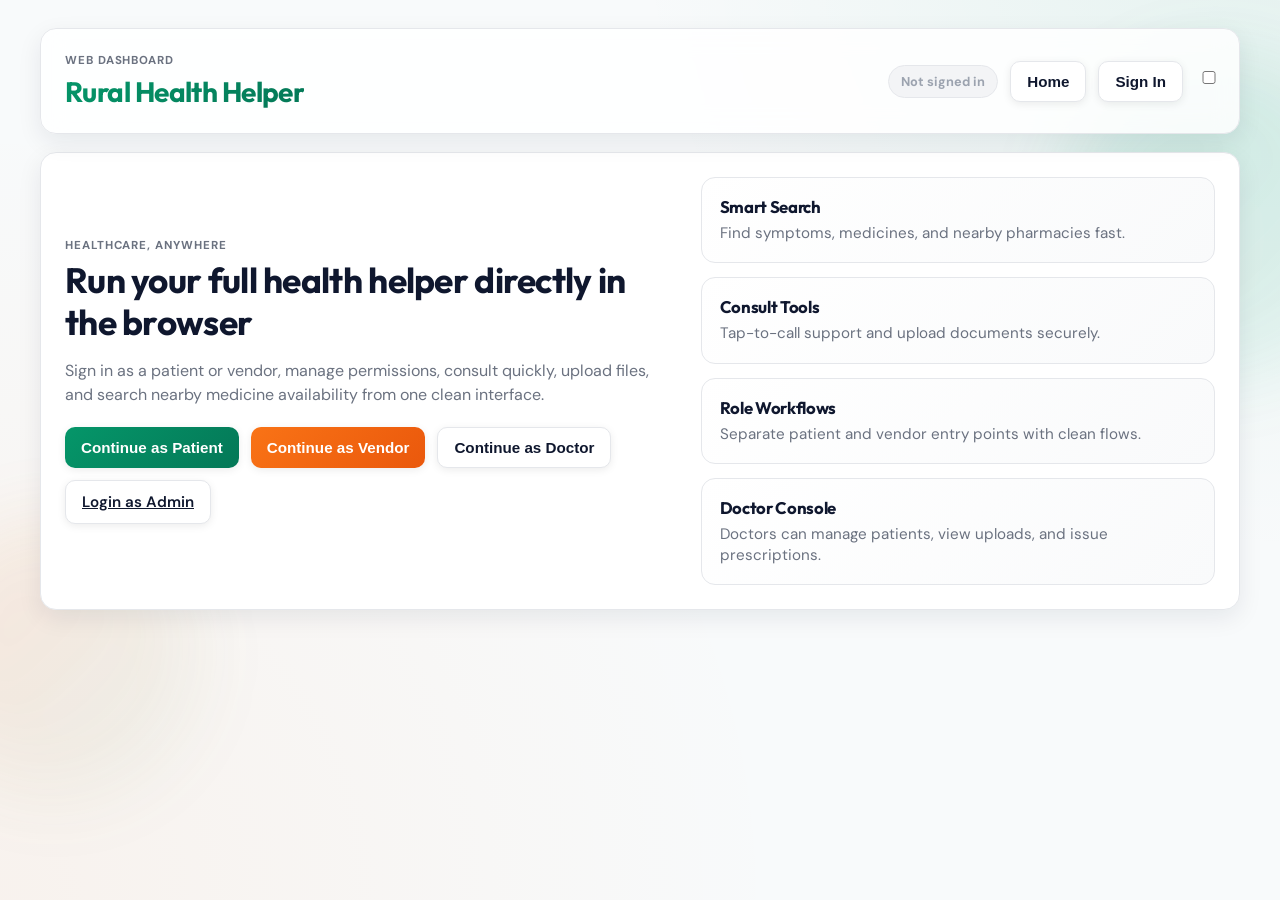
==== commit fa4275a9: "few changes to update the UI text and add a dark mode toggle switch. The incoming call modal now say" ====
--- a/index.html
+++ b/index.html
@@ -24,7 +24,10 @@
         <button id="btn-home" class="btn ghost">Home</button>
         <button id="btn-signin" class="btn ghost">Sign In</button>
         <button id="btn-logout" class="btn danger hidden">Logout</button>
-        <button id="btn-theme-toggle" class="btn ghost theme-toggle" title="Toggle Dark Mode">☀️</button>
+        <label class="theme-switch" title="Toggle Dark Mode">
+          <input type="checkbox" id="btn-theme-toggle" aria-label="Dark mode toggle">
+          <span class="switch-slider"></span>
+        </label>
       </div>
     </header>
     <div id="announcement-strip" class="announcement-strip hidden" aria-live="polite">
--- a/styles.css
+++ b/styles.css
@@ -952,17 +952,50 @@
     flex: 1;
   }
 
-  .theme-toggle {
-    width: 44px;
-    height: 44px;
-    padding: 0;
-    border-radius: 999px;
+  .theme-switch {
     display: inline-flex;
     align-items: center;
-    justify-content: center;
-    font-size: 1.1rem;
-    border: 1px solid rgba(255,255,255,0.18);
-    min-width: 44px;
+    cursor: pointer;
+    margin-left: 8px;
+    user-select: none;
+  }
+
+  .theme-switch input {
+    display: none;
+  }
+
+  .switch-slider {
+    position: relative;
+    width: 48px;
+    height: 24px;
+    background: rgba(255, 255, 255, 0.2);
+    border-radius: 12px;
+    border: 1px solid rgba(255, 255, 255, 0.3);
+    display: inline-block;
+    transition: background 0.3s ease, border-color 0.3s ease;
+  }
+
+  .switch-slider::after {
+    content: "";
+    position: absolute;
+    width: 20px;
+    height: 20px;
+    background: rgba(255, 255, 255, 0.9);
+    border-radius: 50%;
+    top: 2px;
+    left: 2px;
+    transition: left 0.3s ease, background 0.3s ease;
+    box-shadow: 0 2px 4px rgba(0, 0, 0, 0.2);
+  }
+
+  .theme-switch input:checked + .switch-slider {
+    background: rgba(100, 150, 255, 0.4);
+    border-color: rgba(100, 150, 255, 0.6);
+  }
+
+  .theme-switch input:checked + .switch-slider::after {
+    left: 26px;
+    background: rgba(100, 200, 255, 0.95);
   }
 
   .image-preview-grid {
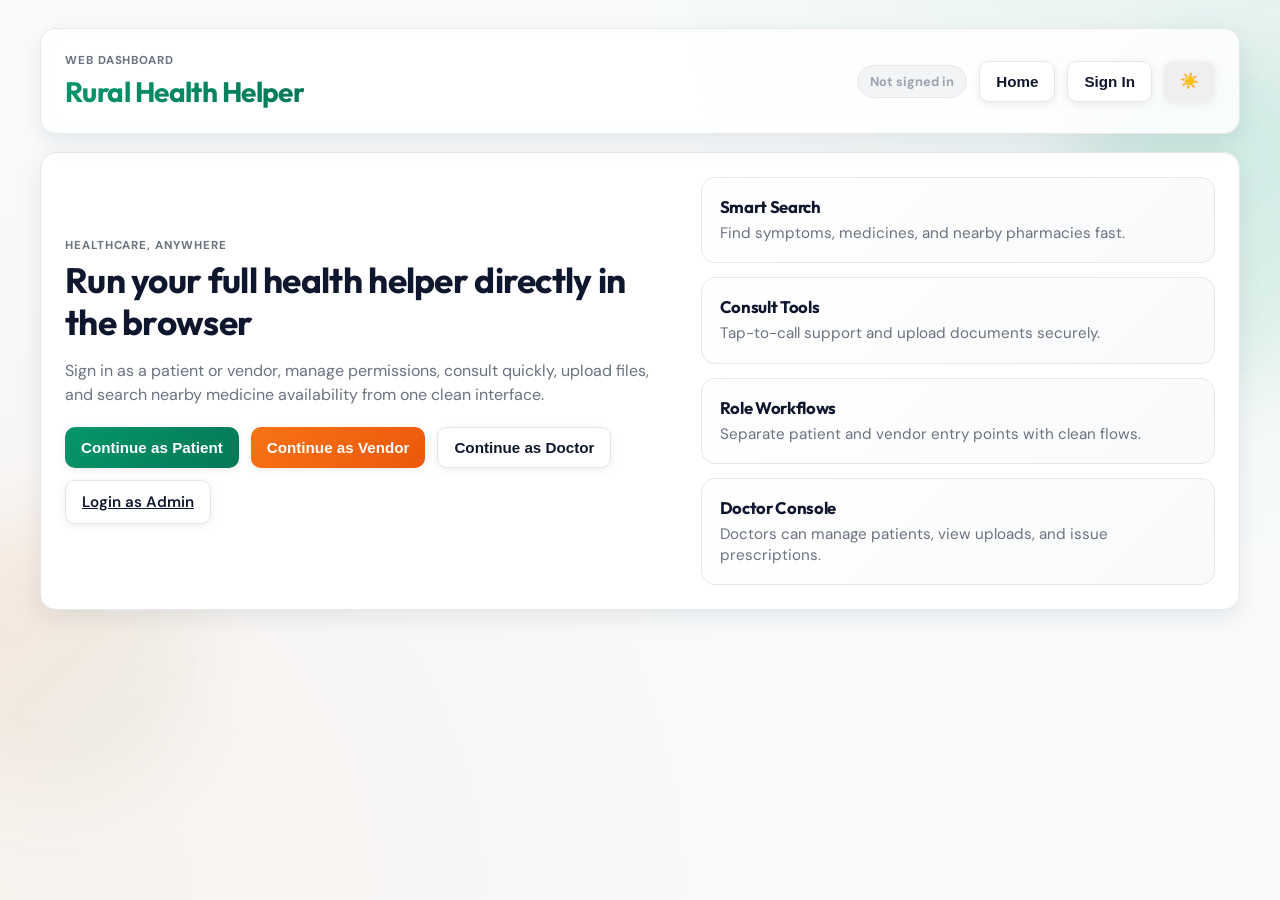
==== commit ed69b31f: "the commit message for your changes. Lines start" ====
--- a/index.html
+++ b/index.html
@@ -24,10 +24,9 @@
         <button id="btn-home" class="btn ghost">Home</button>
         <button id="btn-signin" class="btn ghost">Sign In</button>
         <button id="btn-logout" class="btn danger hidden">Logout</button>
-        <label class="theme-switch" title="Toggle Dark Mode">
-          <input type="checkbox" id="btn-theme-toggle" aria-label="Dark mode toggle">
-          <span class="switch-slider"></span>
-        </label>
+        <button id="btn-theme-toggle" class="btn theme-toggle" title="Toggle Dark Mode" aria-label="Dark mode toggle">
+          <span class="theme-icon">☀️</span>
+        </button>
       </div>
     </header>
     <div id="announcement-strip" class="announcement-strip hidden" aria-live="polite">
--- a/styles.css
+++ b/styles.css
@@ -952,50 +952,38 @@
     flex: 1;
   }
 
-  .theme-switch {
+  .theme-toggle {
+    width: 44px;
+    height: 44px;
+    padding: 0;
+    border-radius: 50%;
     display: inline-flex;
     align-items: center;
+    justify-content: center;
+    background: rgba(255, 255, 255, 0.08);
+    border: 1px solid rgba(255, 255, 255, 0.2);
     cursor: pointer;
-    margin-left: 8px;
-    user-select: none;
-  }
-
-  .theme-switch input {
-    display: none;
-  }
-
-  .switch-slider {
-    position: relative;
-    width: 48px;
-    height: 24px;
-    background: rgba(255, 255, 255, 0.2);
-    border-radius: 12px;
-    border: 1px solid rgba(255, 255, 255, 0.3);
+    transition: all 0.3s ease;
+    font-size: 1.2rem;
+    min-width: 44px;
+  }
+
+  .theme-toggle:hover {
+    background: rgba(255, 255, 255, 0.15);
+    border-color: rgba(255, 255, 255, 0.3);
+  }
+
+  .theme-toggle:active {
+    transform: scale(0.95);
+  }
+
+  .theme-icon {
     display: inline-block;
-    transition: background 0.3s ease, border-color 0.3s ease;
-  }
-
-  .switch-slider::after {
-    content: "";
-    position: absolute;
-    width: 20px;
-    height: 20px;
-    background: rgba(255, 255, 255, 0.9);
-    border-radius: 50%;
-    top: 2px;
-    left: 2px;
-    transition: left 0.3s ease, background 0.3s ease;
-    box-shadow: 0 2px 4px rgba(0, 0, 0, 0.2);
-  }
-
-  .theme-switch input:checked + .switch-slider {
-    background: rgba(100, 150, 255, 0.4);
-    border-color: rgba(100, 150, 255, 0.6);
-  }
-
-  .theme-switch input:checked + .switch-slider::after {
-    left: 26px;
-    background: rgba(100, 200, 255, 0.95);
+    transition: transform 0.3s ease;
+  }
+
+  .theme-toggle.dark-mode-active .theme-icon {
+    display: inline-block;
   }
 
   .image-preview-grid {
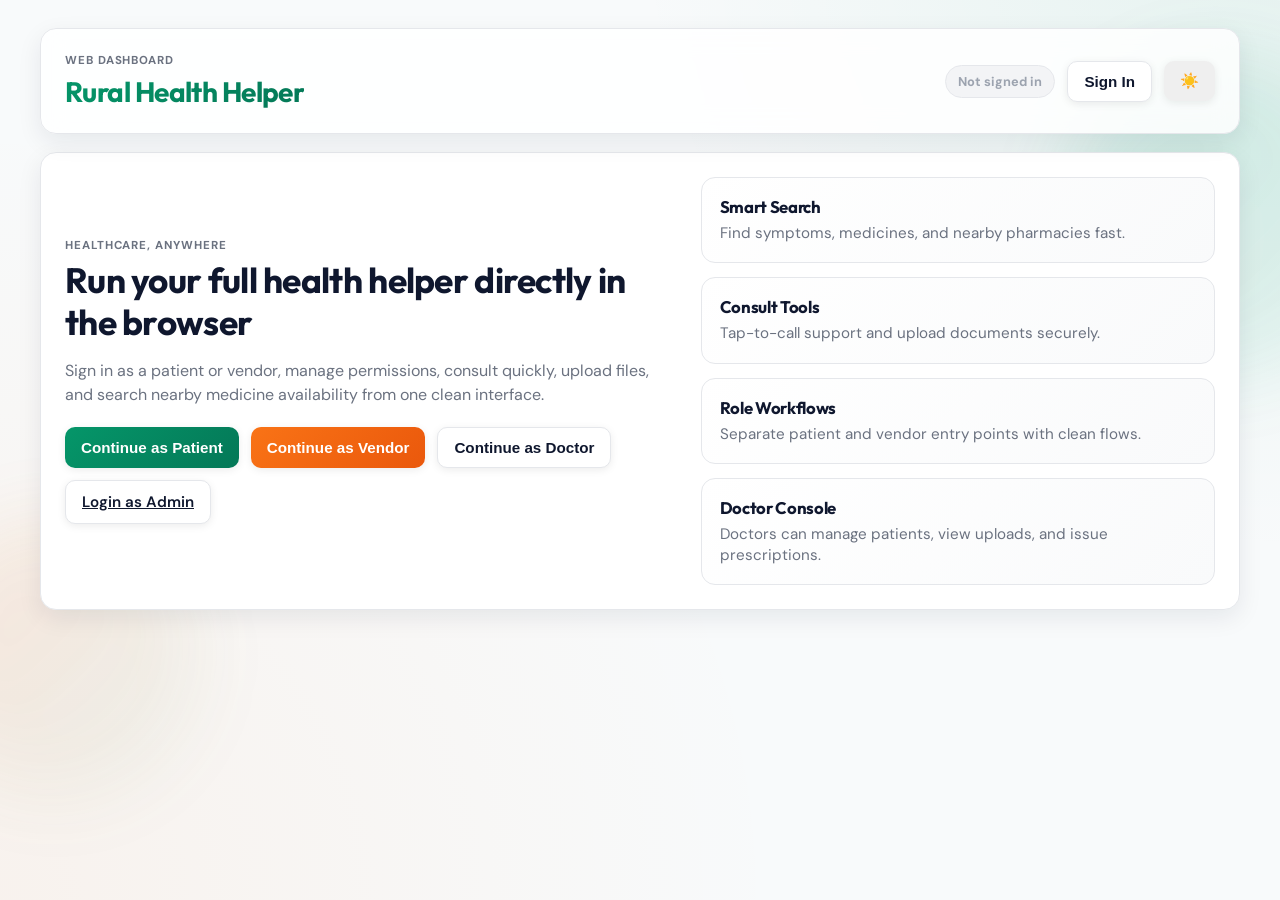
==== commit e7bf6005: "Enhance view management: persist active view in local storage and remove home button from UI" ====
--- a/index.html
+++ b/index.html
@@ -21,7 +21,6 @@
       </div>
       <div class="topbar-actions">
         <div id="status-pill" class="pill muted">Not signed in</div>
-        <button id="btn-home" class="btn ghost">Home</button>
         <button id="btn-signin" class="btn ghost">Sign In</button>
         <button id="btn-logout" class="btn danger hidden">Logout</button>
         <button id="btn-theme-toggle" class="btn theme-toggle" title="Toggle Dark Mode" aria-label="Dark mode toggle">
@@ -71,7 +70,6 @@
           <h2>Patient Access</h2>
           <button data-back="view-landing" class="btn ghost">Back</button>
         </div>
-        <p class="muted admin-login-line">Admin login: <a href="/static/admin.html" target="_blank" rel="noopener">Open admin page</a></p>
         <div class="tabs" role="tablist">
           <button id="patient-tab-login" class="tab active" role="tab">Login</button>
           <button id="patient-tab-signup" class="tab" role="tab">Sign Up</button>
